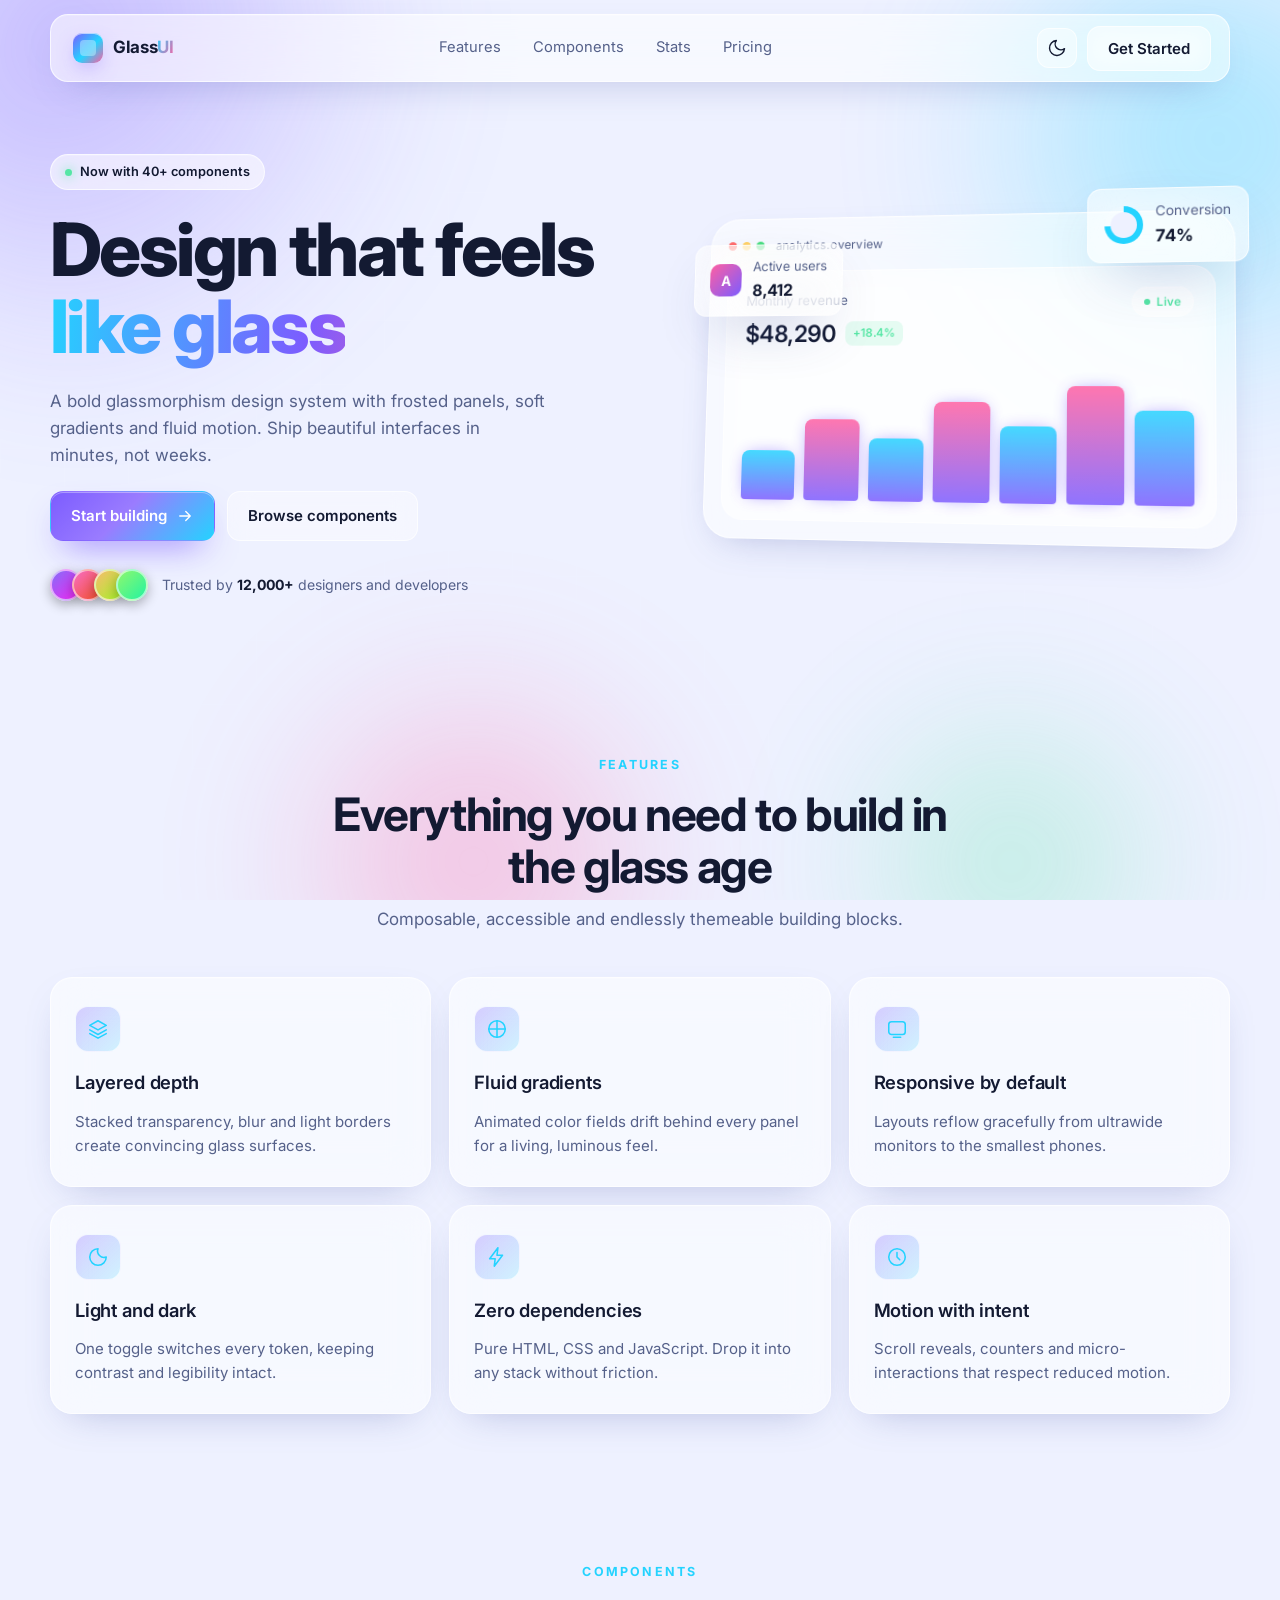
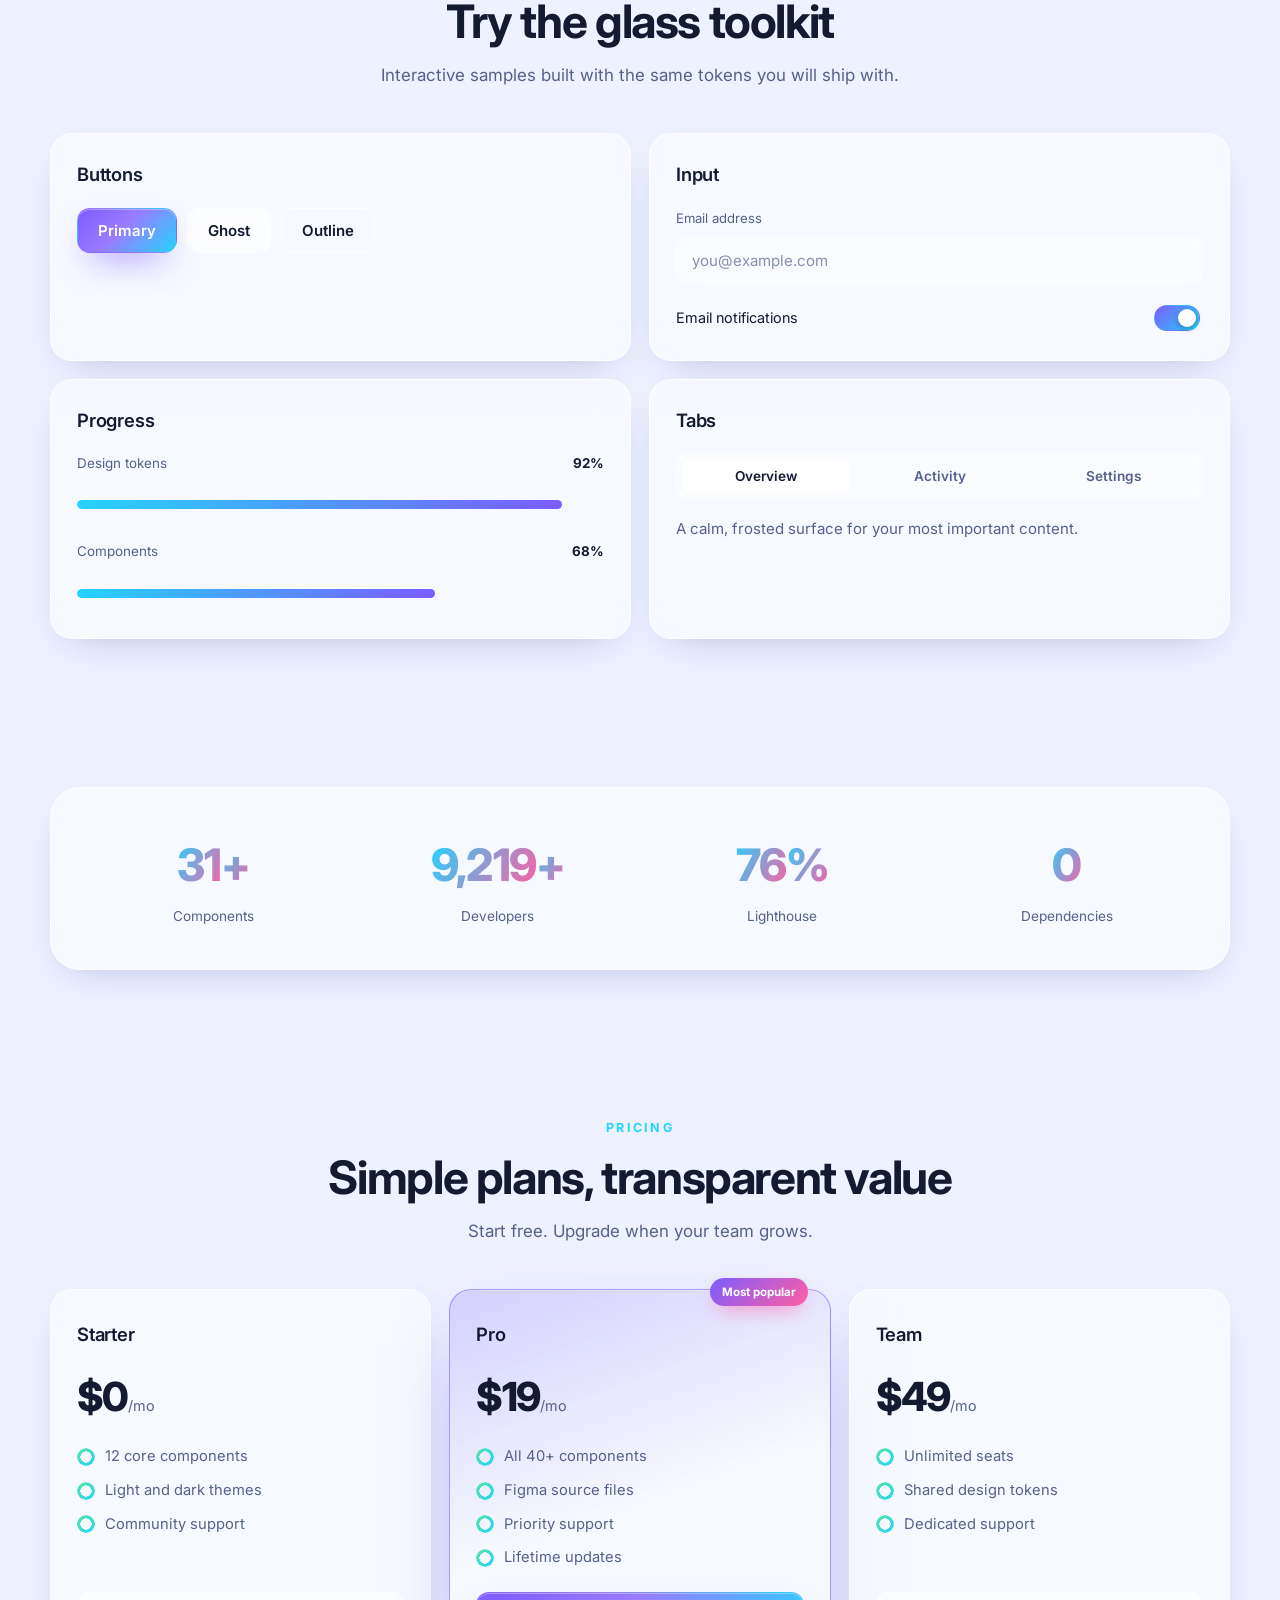
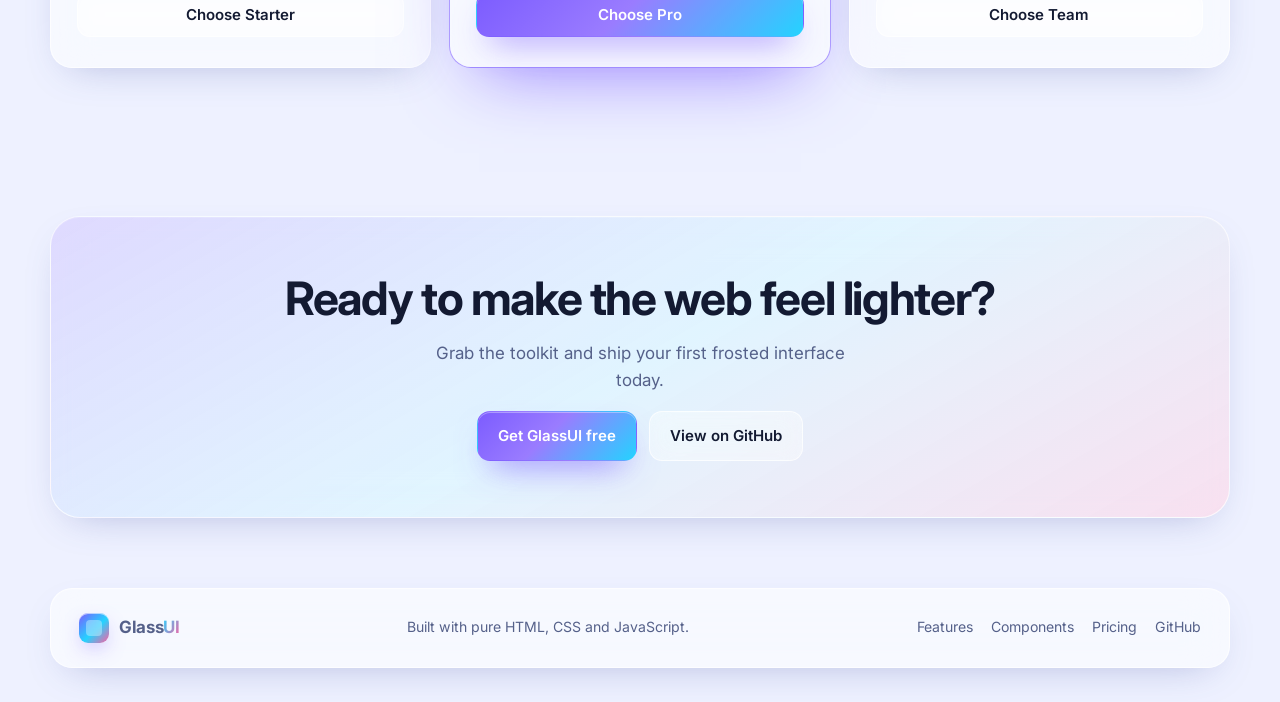
==== index.html @ fc75b27e "feat: add glassmorphism UI landing page - Pure HTML/CSS/JS glass design system with animated gradien" ====
<!DOCTYPE html>
<html lang="en" data-theme="dark">
<head>
  <meta charset="UTF-8" />
  <meta name="viewport" content="width=device-width, initial-scale=1.0" />
  <meta name="description" content="GlassUI - a modern glassmorphism design system with frosted glass cards, gradients and smooth motion." />
  <title>GlassUI - Glassmorphism Design System</title>
  <link rel="preconnect" href="https://fonts.googleapis.com" />
  <link rel="preconnect" href="https://fonts.gstatic.com" crossorigin />
  <link href="https://fonts.googleapis.com/css2?family=Inter:wght@300;400;500;600;700;800&display=swap" rel="stylesheet" />
  <link rel="stylesheet" href="style.css" />
</head>
<body>
  <div class="backdrop" aria-hidden="true">
    <span class="blob blob-1"></span>
    <span class="blob blob-2"></span>
    <span class="blob blob-3"></span>
    <span class="blob blob-4"></span>
    <span class="grid-overlay"></span>
  </div>

  <header class="nav glass" id="nav">
    <a class="brand" href="#home">
      <span class="brand-mark"></span>
      <span class="brand-name">Glass<span>UI</span></span>
    </a>
    <nav class="nav-links" id="navLinks">
      <a href="#features">Features</a>
      <a href="#components">Components</a>
      <a href="#stats">Stats</a>
      <a href="#pricing">Pricing</a>
    </nav>
    <div class="nav-actions">
      <button class="icon-btn" id="themeToggle" aria-label="Toggle color theme">
        <svg class="icon-sun" viewBox="0 0 24 24" width="20" height="20" aria-hidden="true">
          <circle cx="12" cy="12" r="4"></circle>
          <path d="M12 2v2M12 20v2M2 12h2M20 12h2M4.9 4.9l1.4 1.4M17.7 17.7l1.4 1.4M19.1 4.9l-1.4 1.4M6.3 17.7l-1.4 1.4"></path>
        </svg>
        <svg class="icon-moon" viewBox="0 0 24 24" width="20" height="20" aria-hidden="true">
          <path d="M21 12.8A9 9 0 1 1 11.2 3a7 7 0 0 0 9.8 9.8z"></path>
        </svg>
      </button>
      <button class="btn btn-ghost nav-cta" id="navCta">Get Started</button>
      <button class="icon-btn menu-btn" id="menuBtn" aria-label="Open navigation" aria-expanded="false">
        <span></span><span></span><span></span>
      </button>
    </div>
  </header>

  <main>
    <section class="hero" id="home">
      <div class="hero-copy reveal">
        <span class="pill glass">Now with 40+ components</span>
        <h1>Design that feels<br /><span class="gradient-text">like glass</span></h1>
        <p class="lede">
          A bold glassmorphism design system with frosted panels, soft gradients and fluid motion.
          Ship beautiful interfaces in minutes, not weeks.
        </p>
        <div class="hero-actions">
          <button class="btn btn-primary" id="primaryCta">
            Start building
            <svg viewBox="0 0 24 24" width="18" height="18" aria-hidden="true"><path d="M5 12h14M13 6l6 6-6 6"></path></svg>
          </button>
          <a class="btn btn-ghost" href="#components">Browse components</a>
        </div>
        <div class="hero-meta">
          <div class="avatars">
            <span class="avatar" style="--i:0"></span>
            <span class="avatar" style="--i:1"></span>
            <span class="avatar" style="--i:2"></span>
            <span class="avatar" style="--i:3"></span>
          </div>
          <p>Trusted by <strong>12,000+</strong> designers and developers</p>
        </div>
      </div>

      <div class="hero-visual reveal" data-delay="120">
        <div class="showcase glass">
          <div class="showcase-head">
            <div class="dots"><span></span><span></span><span></span></div>
            <span class="showcase-title">analytics.overview</span>
          </div>
          <div class="showcase-card glass-soft">
            <div class="showcase-card-top">
              <div>
                <p class="muted">Monthly revenue</p>
                <h3>$48,290 <span class="up">+18.4%</span></h3>
              </div>
              <span class="chip glass">Live</span>
            </div>
            <div class="bars" aria-hidden="true">
              <span style="--h:38%"></span>
              <span style="--h:62%"></span>
              <span style="--h:48%"></span>
              <span style="--h:76%"></span>
              <span style="--h:58%"></span>
              <span style="--h:88%"></span>
              <span style="--h:70%"></span>
            </div>
          </div>
          <div class="float-card glass" style="--x:-18px; --y:26px">
            <span class="float-icon">A</span>
            <div>
              <p class="muted">Active users</p>
              <strong>8,412</strong>
            </div>
          </div>
          <div class="float-card float-card-alt glass" style="--y:-24px; --right:-14px">
            <div class="ring" style="--p:74"></div>
            <div>
              <p class="muted">Conversion</p>
              <strong>74%</strong>
            </div>
          </div>
        </div>
      </div>
    </section>

    <section class="features" id="features">
      <div class="section-head reveal">
        <span class="eyebrow">Features</span>
        <h2>Everything you need to build in the glass age</h2>
        <p class="lede">Composable, accessible and endlessly themeable building blocks.</p>
      </div>
      <div class="feature-grid">
        <article class="feature-card glass reveal" style="--i:0">
          <span class="feature-icon">
            <svg viewBox="0 0 24 24" width="22" height="22"><path d="M12 3l9 5-9 5-9-5 9-5zM3 13l9 5 9-5M3 17l9 5 9-5"/></svg>
          </span>
          <h3>Layered depth</h3>
          <p>Stacked transparency, blur and light borders create convincing glass surfaces.</p>
        </article>
        <article class="feature-card glass reveal" style="--i:1">
          <span class="feature-icon">
            <svg viewBox="0 0 24 24" width="22" height="22"><path d="M12 3v18M3 12h18"/><circle cx="12" cy="12" r="9"/></svg>
          </span>
          <h3>Fluid gradients</h3>
          <p>Animated color fields drift behind every panel for a living, luminous feel.</p>
        </article>
        <article class="feature-card glass reveal" style="--i:2">
          <span class="feature-icon">
            <svg viewBox="0 0 24 24" width="22" height="22"><rect x="3" y="4" width="18" height="14" rx="3"/><path d="M8 21h8"/></svg>
          </span>
          <h3>Responsive by default</h3>
          <p>Layouts reflow gracefully from ultrawide monitors to the smallest phones.</p>
        </article>
        <article class="feature-card glass reveal" style="--i:3">
          <span class="feature-icon">
            <svg viewBox="0 0 24 24" width="22" height="22"><path d="M12 3a9 9 0 1 0 9 9 7 7 0 0 1-9-9z"/></svg>
          </span>
          <h3>Light and dark</h3>
          <p>One toggle switches every token, keeping contrast and legibility intact.</p>
        </article>
        <article class="feature-card glass reveal" style="--i:4">
          <span class="feature-icon">
            <svg viewBox="0 0 24 24" width="22" height="22"><path d="M13 2L4 14h6l-1 8 9-12h-6l1-8z"/></svg>
          </span>
          <h3>Zero dependencies</h3>
          <p>Pure HTML, CSS and JavaScript. Drop it into any stack without friction.</p>
        </article>
        <article class="feature-card glass reveal" style="--i:5">
          <span class="feature-icon">
            <svg viewBox="0 0 24 24" width="22" height="22"><circle cx="12" cy="12" r="9"/><path d="M12 7v5l3 3"/></svg>
          </span>
          <h3>Motion with intent</h3>
          <p>Scroll reveals, counters and micro-interactions that respect reduced motion.</p>
        </article>
      </div>
    </section>

    <section class="components" id="components">
      <div class="section-head reveal">
        <span class="eyebrow">Components</span>
        <h2>Try the glass toolkit</h2>
        <p class="lede">Interactive samples built with the same tokens you will ship with.</p>
      </div>
      <div class="component-grid">
        <div class="demo-card glass reveal" style="--i:0">
          <h3>Buttons</h3>
          <div class="demo-row">
            <button class="btn btn-primary">Primary</button>
            <button class="btn btn-ghost">Ghost</button>
            <button class="btn btn-outline">Outline</button>
          </div>
        </div>
        <div class="demo-card glass reveal" style="--i:1">
          <h3>Input</h3>
          <label class="field">
            <span>Email address</span>
            <input type="email" placeholder="you@example.com" />
          </label>
          <label class="toggle-row">
            <span>Email notifications</span>
            <input type="checkbox" class="switch" checked />
          </label>
        </div>
        <div class="demo-card glass reveal" style="--i:2">
          <h3>Progress</h3>
          <div class="progress-row">
            <span>Design tokens</span>
            <strong>92%</strong>
          </div>
          <div class="progress"><span style="--p:92%"></span></div>
          <div class="progress-row">
            <span>Components</span>
            <strong>68%</strong>
          </div>
          <div class="progress"><span style="--p:68%"></span></div>
        </div>
        <div class="demo-card glass reveal" style="--i:3">
          <h3>Tabs</h3>
          <div class="tabs" role="tablist">
            <button class="tab active" role="tab" aria-selected="true" data-tab="overview">Overview</button>
            <button class="tab" role="tab" aria-selected="false" data-tab="activity">Activity</button>
            <button class="tab" role="tab" aria-selected="false" data-tab="settings">Settings</button>
          </div>
          <p class="tab-panel" id="tabPanel">A calm, frosted surface for your most important content.</p>
        </div>
      </div>
    </section>

    <section class="stats" id="stats">
      <div class="stats-inner glass reveal">
        <div class="stat">
          <span class="stat-number" data-count="40">0</span><span class="stat-suffix">+</span>
          <p>Components</p>
        </div>
        <div class="stat">
          <span class="stat-number" data-count="12000">0</span><span class="stat-suffix">+</span>
          <p>Developers</p>
        </div>
        <div class="stat">
          <span class="stat-number" data-count="99">0</span><span class="stat-suffix">%</span>
          <p>Lighthouse</p>
        </div>
        <div class="stat">
          <span class="stat-number" data-count="0">0</span>
          <p>Dependencies</p>
        </div>
      </div>
    </section>

    <section class="pricing" id="pricing">
      <div class="section-head reveal">
        <span class="eyebrow">Pricing</span>
        <h2>Simple plans, transparent value</h2>
        <p class="lede">Start free. Upgrade when your team grows.</p>
      </div>
      <div class="price-grid">
        <article class="price-card glass reveal" style="--i:0">
          <h3>Starter</h3>
          <p class="price"><span>$0</span>/mo</p>
          <ul>
            <li>12 core components</li>
            <li>Light and dark themes</li>
            <li>Community support</li>
          </ul>
          <button class="btn btn-ghost">Choose Starter</button>
        </article>
        <article class="price-card glass featured reveal" style="--i:1">
          <span class="badge">Most popular</span>
          <h3>Pro</h3>
          <p class="price"><span>$19</span>/mo</p>
          <ul>
            <li>All 40+ components</li>
            <li>Figma source files</li>
            <li>Priority support</li>
            <li>Lifetime updates</li>
          </ul>
          <button class="btn btn-primary">Choose Pro</button>
        </article>
        <article class="price-card glass reveal" style="--i:2">
          <h3>Team</h3>
          <p class="price"><span>$49</span>/mo</p>
          <ul>
            <li>Unlimited seats</li>
            <li>Shared design tokens</li>
            <li>Dedicated support</li>
          </ul>
          <button class="btn btn-ghost">Choose Team</button>
        </article>
      </div>
    </section>

    <section class="cta reveal">
      <div class="cta-inner glass">
        <h2>Ready to make the web feel lighter?</h2>
        <p class="lede">Grab the toolkit and ship your first frosted interface today.</p>
        <div class="hero-actions center">
          <button class="btn btn-primary" id="ctaButton">Get GlassUI free</button>
          <a class="btn btn-ghost" href="https://github.com/mausamrijall/ui-glassmorphism" target="_blank" rel="noopener noreferrer">View on GitHub</a>
        </div>
      </div>
    </section>
  </main>

  <footer class="footer glass">
    <div class="footer-brand">
      <span class="brand-mark"></span>
      <span class="brand-name">Glass<span>UI</span></span>
    </div>
    <p>Built with pure HTML, CSS and JavaScript.</p>
    <div class="footer-links">
      <a href="#features">Features</a>
      <a href="#components">Components</a>
      <a href="#pricing">Pricing</a>
      <a href="https://github.com/mausamrijall/ui-glassmorphism" target="_blank" rel="noopener noreferrer">GitHub</a>
    </div>
  </footer>

  <div class="toast glass" id="toast" role="status" aria-live="polite"></div>

  <script src="script.js"></script>
</body>
</html>
---- style.css ----
:root {
  --font: "Inter", system-ui, -apple-system, "Segoe UI", Roboto, sans-serif;
  --radius: 22px;
  --radius-sm: 14px;
  --radius-lg: 30px;

  --bg: #070b18;
  --bg-2: #0d1226;
  --text: #eef2ff;
  --muted: #a2accc;
  --border: rgba(255, 255, 255, 0.14);
  --border-strong: rgba(255, 255, 255, 0.26);

  --glass-bg: rgba(255, 255, 255, 0.07);
  --glass-bg-strong: rgba(255, 255, 255, 0.12);
  --glass-soft: rgba(255, 255, 255, 0.045);

  --accent: #7c5cff;
  --accent-2: #24d3ff;
  --accent-3: #ff5fa2;
  --accent-4: #55e6a5;

  --shadow: 0 24px 60px -20px rgba(4, 8, 24, 0.85);
  --shadow-soft: 0 14px 40px -18px rgba(4, 8, 24, 0.7);
  --blur: 22px;

  --nav-h: 68px;
  --ease: cubic-bezier(0.22, 1, 0.36, 1);
}

[data-theme="light"] {
  --bg: #eef1ff;
  --bg-2: #dfe5ff;
  --text: #131a32;
  --muted: #55618a;
  --border: rgba(255, 255, 255, 0.7);
  --border-strong: rgba(255, 255, 255, 0.95);

  --glass-bg: rgba(255, 255, 255, 0.55);
  --glass-bg-strong: rgba(255, 255, 255, 0.72);
  --glass-soft: rgba(255, 255, 255, 0.4);

  --shadow: 0 24px 60px -24px rgba(64, 80, 160, 0.45);
  --shadow-soft: 0 14px 40px -20px rgba(64, 80, 160, 0.4);
}

* {
  box-sizing: border-box;
}

html {
  scroll-behavior: smooth;
  scroll-padding-top: calc(var(--nav-h) + 20px);
}

body {
  margin: 0;
  min-height: 100vh;
  font-family: var(--font);
  color: var(--text);
  background: radial-gradient(1200px 700px at 15% -10%, var(--bg-2), var(--bg) 55%);
  overflow-x: hidden;
  line-height: 1.6;
  -webkit-font-smoothing: antialiased;
  transition: background 0.5s var(--ease), color 0.4s var(--ease);
}

::selection {
  background: rgba(124, 92, 255, 0.4);
}

a {
  color: inherit;
  text-decoration: none;
}

button {
  font-family: inherit;
}

h1, h2, h3, p {
  margin: 0;
}

h1 {
  font-size: clamp(2.6rem, 6vw, 4.6rem);
  line-height: 1.04;
  letter-spacing: -0.035em;
  font-weight: 800;
}

h2 {
  font-size: clamp(1.9rem, 3.6vw, 3rem);
  line-height: 1.12;
  letter-spacing: -0.03em;
  font-weight: 700;
}

h3 {
  font-size: 1.15rem;
  font-weight: 600;
  letter-spacing: -0.01em;
}

.muted {
  color: var(--muted);
  font-size: 0.85rem;
}

.lede {
  color: var(--muted);
  font-size: 1.06rem;
}

/* ---------- Animated backdrop ---------- */
.backdrop {
  position: fixed;
  inset: 0;
  z-index: -1;
  overflow: hidden;
  pointer-events: none;
}

.blob {
  position: absolute;
  border-radius: 50%;
  filter: blur(70px);
  opacity: 0.62;
  animation: drift 22s ease-in-out infinite alternate;
}

.blob-1 {
  width: 46vw;
  height: 46vw;
  left: -10vw;
  top: -12vw;
  background: radial-gradient(circle at 30% 30%, #7c5cff, transparent 68%);
}

.blob-2 {
  width: 42vw;
  height: 42vw;
  right: -12vw;
  top: -6vw;
  background: radial-gradient(circle at 60% 40%, #24d3ff, transparent 66%);
  animation-delay: -6s;
}

.blob-3 {
  width: 38vw;
  height: 38vw;
  left: 18vw;
  bottom: -16vw;
  background: radial-gradient(circle at 50% 50%, #ff5fa2, transparent 66%);
  animation-delay: -12s;
}

.blob-4 {
  width: 30vw;
  height: 30vw;
  right: 6vw;
  bottom: -12vw;
  background: radial-gradient(circle at 50% 50%, #55e6a5, transparent 68%);
  animation-delay: -3s;
  opacity: 0.42;
}

.grid-overlay {
  position: absolute;
  inset: 0;
  background-image:
    linear-gradient(rgba(255, 255, 255, 0.035) 1px, transparent 1px),
    linear-gradient(90deg, rgba(255, 255, 255, 0.035) 1px, transparent 1px);
  background-size: 64px 64px;
  mask-image: radial-gradient(circle at 50% 30%, #000 20%, transparent 78%);
  -webkit-mask-image: radial-gradient(circle at 50% 30%, #000 20%, transparent 78%);
}

[data-theme="light"] .blob {
  opacity: 0.4;
}

@keyframes drift {
  0% { transform: translate3d(0, 0, 0) scale(1); }
  50% { transform: translate3d(4vw, 3vh, 0) scale(1.08); }
  100% { transform: translate3d(-3vw, -2vh, 0) scale(0.96); }
}

/* ---------- Glass primitive ---------- */
.glass {
  background: var(--glass-bg);
  border: 1px solid var(--border);
  backdrop-filter: blur(var(--blur)) saturate(160%);
  -webkit-backdrop-filter: blur(var(--blur)) saturate(160%);
  box-shadow: var(--shadow-soft), inset 0 1px 0 rgba(255, 255, 255, 0.16);
}

.glass-soft {
  background: var(--glass-soft);
  border: 1px solid var(--border);
  backdrop-filter: blur(14px);
  -webkit-backdrop-filter: blur(14px);
}

/* ---------- Nav ---------- */
.nav {
  position: fixed;
  top: 14px;
  left: 50%;
  transform: translateX(-50%);
  width: min(1180px, calc(100% - 32px));
  height: var(--nav-h);
  padding: 0 18px 0 22px;
  border-radius: 18px;
  display: flex;
  align-items: center;
  justify-content: space-between;
  gap: 18px;
  z-index: 50;
  transition: background 0.4s var(--ease), box-shadow 0.4s var(--ease);
}

.nav.scrolled {
  background: var(--glass-bg-strong);
  box-shadow: var(--shadow);
}

.brand,
.footer-brand {
  display: inline-flex;
  align-items: center;
  gap: 10px;
  font-weight: 700;
  font-size: 1.06rem;
  letter-spacing: -0.02em;
}

.brand-mark {
  width: 30px;
  height: 30px;
  border-radius: 9px;
  background: linear-gradient(135deg, var(--accent), var(--accent-2) 55%, var(--accent-3));
  box-shadow: 0 8px 22px -8px rgba(124, 92, 255, 0.9), inset 0 1px 0 rgba(255, 255, 255, 0.6);
  position: relative;
}

.brand-mark::after {
  content: "";
  position: absolute;
  inset: 7px;
  border-radius: 4px;
  background: rgba(255, 255, 255, 0.35);
  backdrop-filter: blur(4px);
}

.brand-name span {
  background: linear-gradient(120deg, var(--accent-2), var(--accent-3));
  -webkit-background-clip: text;
  background-clip: text;
  color: transparent;
}

.nav-links {
  display: flex;
  align-items: center;
  gap: 4px;
}

.nav-links a {
  padding: 9px 14px;
  border-radius: 11px;
  font-size: 0.92rem;
  color: var(--muted);
  transition: color 0.25s, background 0.25s;
}

.nav-links a:hover {
  color: var(--text);
  background: var(--glass-soft);
}

.nav-actions {
  display: flex;
  align-items: center;
  gap: 10px;
}

.icon-btn {
  width: 40px;
  height: 40px;
  display: inline-grid;
  place-items: center;
  border-radius: 12px;
  border: 1px solid var(--border);
  background: var(--glass-soft);
  color: var(--text);
  cursor: pointer;
  transition: transform 0.25s var(--ease), background 0.25s, border-color 0.25s;
}

.icon-btn:hover {
  transform: translateY(-2px);
  background: var(--glass-bg-strong);
  border-color: var(--border-strong);
}

.icon-btn svg {
  fill: none;
  stroke: currentColor;
  stroke-width: 1.7;
  stroke-linecap: round;
  stroke-linejoin: round;
}

.icon-moon { display: none; }

[data-theme="light"] .icon-sun { display: none; }
[data-theme="light"] .icon-moon { display: block; }

.menu-btn {
  display: none;
  flex-direction: column;
  gap: 4px;
}

.menu-btn span {
  width: 16px;
  height: 2px;
  border-radius: 2px;
  background: currentColor;
  transition: transform 0.3s var(--ease), opacity 0.3s;
}

.menu-btn[aria-expanded="true"] span:nth-child(1) { transform: translateY(6px) rotate(45deg); }
.menu-btn[aria-expanded="true"] span:nth-child(2) { opacity: 0; }
.menu-btn[aria-expanded="true"] span:nth-child(3) { transform: translateY(-6px) rotate(-45deg); }

/* ---------- Buttons ---------- */
.btn {
  display: inline-flex;
  align-items: center;
  justify-content: center;
  gap: 9px;
  padding: 12px 20px;
  border-radius: 13px;
  font-size: 0.94rem;
  font-weight: 600;
  border: 1px solid transparent;
  cursor: pointer;
  transition: transform 0.25s var(--ease), box-shadow 0.3s, background 0.3s, border-color 0.3s;
  white-space: nowrap;
}

.btn svg {
  fill: none;
  stroke: currentColor;
  stroke-width: 1.8;
  stroke-linecap: round;
  stroke-linejoin: round;
  transition: transform 0.3s var(--ease);
}

.btn:hover svg { transform: translateX(3px); }

.btn-primary {
  color: #fff;
  background: linear-gradient(135deg, var(--accent), #9a7cff 45%, var(--accent-2));
  box-shadow: 0 16px 34px -14px rgba(124, 92, 255, 0.85), inset 0 1px 0 rgba(255, 255, 255, 0.35);
}

.btn-primary:hover {
  transform: translateY(-2px);
  box-shadow: 0 22px 44px -14px rgba(124, 92, 255, 0.95), inset 0 1px 0 rgba(255, 255, 255, 0.4);
}

.btn-ghost {
  color: var(--text);
  background: var(--glass-soft);
  border-color: var(--border);
  backdrop-filter: blur(12px);
  -webkit-backdrop-filter: blur(12px);
}

.btn-ghost:hover {
  transform: translateY(-2px);
  background: var(--glass-bg-strong);
  border-color: var(--border-strong);
}

.btn-outline {
  color: var(--text);
  background: transparent;
  border-color: var(--border-strong);
}

.btn-outline:hover {
  transform: translateY(-2px);
  background: var(--glass-soft);
}

.btn:active { transform: translateY(0) scale(0.98); }

/* ---------- Layout ---------- */
main {
  width: min(1180px, calc(100% - 40px));
  margin: 0 auto;
  padding-top: calc(var(--nav-h) + 40px);
}

section {
  padding: 74px 0;
}

.section-head {
  max-width: 640px;
  margin: 0 auto 44px;
  text-align: center;
  display: flex;
  flex-direction: column;
  gap: 14px;
  align-items: center;
}

.eyebrow {
  font-size: 0.78rem;
  letter-spacing: 0.18em;
  text-transform: uppercase;
  color: var(--accent-2);
  font-weight: 700;
}

.pill {
  display: inline-flex;
  align-items: center;
  gap: 8px;
  padding: 7px 14px;
  border-radius: 999px;
  font-size: 0.8rem;
  font-weight: 600;
  color: var(--text);
  width: fit-content;
}

.pill::before {
  content: "";
  width: 7px;
  height: 7px;
  border-radius: 50%;
  background: var(--accent-4);
  box-shadow: 0 0 12px var(--accent-4);
}

/* ---------- Hero ---------- */
.hero {
  display: grid;
  grid-template-columns: 1.05fr 0.95fr;
  gap: 54px;
  align-items: center;
  padding: 46px 0 80px;
}

.hero-copy {
  display: flex;
  flex-direction: column;
  gap: 22px;
  align-items: flex-start;
}

.gradient-text {
  background: linear-gradient(100deg, var(--accent-2), var(--accent) 40%, var(--accent-3) 70%, var(--accent-4));
  background-size: 220% 100%;
  -webkit-background-clip: text;
  background-clip: text;
  color: transparent;
  animation: slide 9s ease-in-out infinite alternate;
}

@keyframes slide {
  from { background-position: 0% 50%; }
  to { background-position: 100% 50%; }
}

.hero-copy .lede { max-width: 500px; }

.hero-actions {
  display: flex;
  flex-wrap: wrap;
  gap: 12px;
}

.hero-actions.center { justify-content: center; }

.hero-meta {
  display: flex;
  align-items: center;
  gap: 14px;
  margin-top: 6px;
  font-size: 0.88rem;
  color: var(--muted);
}

.hero-meta strong { color: var(--text); }

.avatars { display: flex; }

.avatar {
  width: 32px;
  height: 32px;
  border-radius: 50%;
  border: 2px solid rgba(255, 255, 255, 0.55);
  margin-left: -10px;
  box-shadow: 0 4px 12px rgba(0, 0, 0, 0.3);
  background: linear-gradient(135deg, hsl(calc(var(--i) * 72 + 250) 90% 70%), hsl(calc(var(--i) * 72 + 300) 90% 55%));
}

.avatar:first-child { margin-left: 0; }

/* Hero visual */
.hero-visual {
  position: relative;
  perspective: 1200px;
}

.showcase {
  position: relative;
  border-radius: var(--radius-lg);
  padding: 18px;
  display: flex;
  flex-direction: column;
  gap: 16px;
  transform: rotateY(-9deg) rotateX(5deg);
  transform-style: preserve-3d;
  transition: transform 0.6s var(--ease);
}

.showcase:hover {
  transform: rotateY(-3deg) rotateX(2deg);
}

.showcase-head {
  display: flex;
  align-items: center;
  gap: 12px;
  font-size: 0.78rem;
  color: var(--muted);
  letter-spacing: 0.02em;
}

.dots { display: flex; gap: 6px; }

.dots span {
  width: 9px;
  height: 9px;
  border-radius: 50%;
  background: rgba(255, 255, 255, 0.22);
}

.dots span:nth-child(1) { background: #ff6b6b; }
.dots span:nth-child(2) { background: #ffd166; }
.dots span:nth-child(3) { background: #4ade80; }

.showcase-card {
  border-radius: var(--radius);
  padding: 20px;
  display: flex;
  flex-direction: column;
  gap: 18px;
}

.showcase-card-top {
  display: flex;
  align-items: flex-start;
  justify-content: space-between;
  gap: 12px;
}

.showcase-card h3 {
  font-size: 1.5rem;
  margin-top: 4px;
  display: flex;
  align-items: center;
  gap: 10px;
}

.up {
  font-size: 0.74rem;
  color: var(--accent-4);
  background: rgba(85, 230, 165, 0.14);
  padding: 3px 8px;
  border-radius: 8px;
  font-weight: 600;
}

.chip {
  padding: 5px 11px;
  border-radius: 999px;
  font-size: 0.72rem;
  font-weight: 600;
  color: var(--accent-4);
  display: inline-flex;
  align-items: center;
  gap: 6px;
}

.chip::before {
  content: "";
  width: 6px;
  height: 6px;
  border-radius: 50%;
  background: var(--accent-4);
  animation: pulse 1.8s ease-in-out infinite;
}

@keyframes pulse {
  0%, 100% { opacity: 1; transform: scale(1); }
  50% { opacity: 0.4; transform: scale(0.75); }
}

.bars {
  display: flex;
  align-items: flex-end;
  gap: 10px;
  height: 132px;
}

.bars span {
  flex: 1;
  height: var(--h);
  border-radius: 8px 8px 4px 4px;
  background: linear-gradient(180deg, var(--accent-2), var(--accent));
  opacity: 0.85;
  transform-origin: bottom;
  animation: grow 1s var(--ease) backwards;
  animation-delay: calc(var(--h) / 30%);
  box-shadow: 0 0 18px -6px var(--accent);
}

.bars span:nth-child(even) {
  background: linear-gradient(180deg, var(--accent-3), var(--accent));
}

@keyframes grow {
  from { transform: scaleY(0); opacity: 0; }
}

.float-card {
  position: absolute;
  display: flex;
  align-items: center;
  gap: 12px;
  padding: 12px 16px;
  border-radius: var(--radius-sm);
  left: var(--x);
  top: var(--y);
  animation: bob 6s ease-in-out infinite;
  box-shadow: var(--shadow);
}

.float-card-alt {
  left: auto;
  right: var(--right);
  animation-delay: -2s;
}

@keyframes bob {
  0%, 100% { transform: translateY(0); }
  50% { transform: translateY(-10px); }
}

.float-card strong { font-size: 1.05rem; }

.float-icon {
  width: 34px;
  height: 34px;
  display: grid;
  place-items: center;
  border-radius: 10px;
  font-weight: 700;
  font-size: 0.9rem;
  color: #fff;
  background: linear-gradient(135deg, var(--accent-3), var(--accent));
}

.ring {
  --p: 74;
  width: 38px;
  height: 38px;
  border-radius: 50%;
  background: conic-gradient(var(--accent-2) calc(var(--p) * 1%), rgba(255, 255, 255, 0.14) 0);
  display: grid;
  place-items: center;
}

.ring::after {
  content: "";
  width: 26px;
  height: 26px;
  border-radius: 50%;
  background: var(--bg);
}

/* ---------- Feature grid ---------- */
.feature-grid {
  display: grid;
  grid-template-columns: repeat(3, 1fr);
  gap: 18px;
}

.feature-card {
  border-radius: var(--radius);
  padding: 28px 24px;
  display: flex;
  flex-direction: column;
  gap: 12px;
  position: relative;
  overflow: hidden;
  transition: transform 0.4s var(--ease), border-color 0.4s, box-shadow 0.4s;
}

.feature-card::after {
  content: "";
  position: absolute;
  inset: 0;
  border-radius: inherit;
  background: radial-gradient(340px circle at var(--mx, 50%) var(--my, 0%), rgba(255, 255, 255, 0.14), transparent 60%);
  opacity: 0;
  transition: opacity 0.4s;
  pointer-events: none;
}

.feature-card:hover {
  transform: translateY(-6px);
  border-color: var(--border-strong);
  box-shadow: var(--shadow);
}

.feature-card:hover::after { opacity: 1; }

.feature-icon {
  width: 46px;
  height: 46px;
  display: grid;
  place-items: center;
  border-radius: 13px;
  background: linear-gradient(135deg, rgba(124, 92, 255, 0.28), rgba(36, 211, 255, 0.18));
  border: 1px solid var(--border);
  color: var(--accent-2);
  margin-bottom: 4px;
}

.feature-icon svg {
  fill: none;
  stroke: currentColor;
  stroke-width: 1.7;
  stroke-linecap: round;
  stroke-linejoin: round;
}

.feature-card p { color: var(--muted); font-size: 0.94rem; }

/* ---------- Components ---------- */
.component-grid {
  display: grid;
  grid-template-columns: repeat(2, 1fr);
  gap: 18px;
}

.demo-card {
  border-radius: var(--radius);
  padding: 26px;
  display: flex;
  flex-direction: column;
  gap: 18px;
}

.demo-row {
  display: flex;
  flex-wrap: wrap;
  gap: 10px;
}

.field {
  display: flex;
  flex-direction: column;
  gap: 8px;
  font-size: 0.82rem;
  color: var(--muted);
}

.field input {
  padding: 13px 15px;
  border-radius: 12px;
  border: 1px solid var(--border);
  background: var(--glass-soft);
  color: var(--text);
  font-family: inherit;
  font-size: 0.94rem;
  outline: none;
  transition: border-color 0.25s, box-shadow 0.25s, background 0.25s;
}

.field input::placeholder { color: var(--muted); opacity: 0.7; }

.field input:focus {
  border-color: rgba(124, 92, 255, 0.75);
  box-shadow: 0 0 0 4px rgba(124, 92, 255, 0.18);
  background: var(--glass-bg-strong);
}

.toggle-row {
  display: flex;
  align-items: center;
  justify-content: space-between;
  font-size: 0.9rem;
}

.switch {
  appearance: none;
  width: 46px;
  height: 26px;
  border-radius: 999px;
  background: rgba(255, 255, 255, 0.16);
  border: 1px solid var(--border);
  position: relative;
  cursor: pointer;
  transition: background 0.3s;
}

.switch::after {
  content: "";
  position: absolute;
  top: 3px;
  left: 3px;
  width: 18px;
  height: 18px;
  border-radius: 50%;
  background: #fff;
  box-shadow: 0 2px 6px rgba(0, 0, 0, 0.3);
  transition: transform 0.3s var(--ease);
}

.switch:checked {
  background: linear-gradient(135deg, var(--accent), var(--accent-2));
  border-color: transparent;
}

.switch:checked::after { transform: translateX(20px); }

.progress-row {
  display: flex;
  justify-content: space-between;
  font-size: 0.84rem;
  color: var(--muted);
  margin-bottom: 8px;
}

.progress-row strong { color: var(--text); }

.progress {
  height: 9px;
  border-radius: 999px;
  background: rgba(255, 255, 255, 0.12);
  overflow: hidden;
  margin-bottom: 14px;
}

.progress span {
  display: block;
  height: 100%;
  width: var(--p);
  border-radius: inherit;
  background: linear-gradient(90deg, var(--accent-2), var(--accent));
  box-shadow: 0 0 16px -4px var(--accent);
  animation: fill 1.4s var(--ease) backwards;
}

@keyframes fill {
  from { width: 0; }
}

.tabs {
  display: flex;
  gap: 6px;
  padding: 5px;
  border-radius: 13px;
  background: var(--glass-soft);
  border: 1px solid var(--border);
}

.tab {
  flex: 1;
  padding: 9px 10px;
  border-radius: 9px;
  border: none;
  background: transparent;
  color: var(--muted);
  font-size: 0.85rem;
  font-weight: 600;
  cursor: pointer;
  transition: color 0.25s, background 0.25s, box-shadow 0.25s;
}

.tab.active {
  color: var(--text);
  background: var(--glass-bg-strong);
  box-shadow: var(--shadow-soft);
}

.tab-panel {
  color: var(--muted);
  font-size: 0.94rem;
  min-height: 44px;
}

/* ---------- Stats ---------- */
.stats-inner {
  border-radius: var(--radius-lg);
  padding: 42px 30px;
  display: grid;
  grid-template-columns: repeat(4, 1fr);
  gap: 20px;
  text-align: center;
}

.stat p {
  color: var(--muted);
  font-size: 0.85rem;
  margin-top: 4px;
}

.stat-number,
.stat-suffix {
  font-size: clamp(1.9rem, 4vw, 2.8rem);
  font-weight: 800;
  letter-spacing: -0.03em;
  background: linear-gradient(120deg, var(--accent-2), var(--accent-3));
  -webkit-background-clip: text;
  background-clip: text;
  color: transparent;
}

/* ---------- Pricing ---------- */
.price-grid {
  display: grid;
  grid-template-columns: repeat(3, 1fr);
  gap: 18px;
  align-items: stretch;
}

.price-card {
  border-radius: var(--radius);
  padding: 30px 26px;
  display: flex;
  flex-direction: column;
  gap: 16px;
  position: relative;
  transition: transform 0.4s var(--ease), box-shadow 0.4s;
}

.price-card:hover { transform: translateY(-6px); box-shadow: var(--shadow); }

.price-card .price {
  font-size: 0.9rem;
  color: var(--muted);
}

.price-card .price span {
  font-size: 2.5rem;
  font-weight: 800;
  letter-spacing: -0.04em;
  color: var(--text);
}

.price-card ul {
  list-style: none;
  padding: 0;
  margin: 0;
  display: flex;
  flex-direction: column;
  gap: 10px;
  color: var(--muted);
  font-size: 0.92rem;
  flex: 1;
}

.price-card li {
  display: flex;
  align-items: center;
  gap: 10px;
}

.price-card li::before {
  content: "";
  width: 18px;
  height: 18px;
  flex-shrink: 0;
  border-radius: 50%;
  background:
    linear-gradient(135deg, var(--accent-4), var(--accent-2)) center / 100% 100% no-repeat;
  -webkit-mask: radial-gradient(circle, transparent 44%, #000 45%);
  mask: radial-gradient(circle, transparent 44%, #000 45%);
}

.price-card .btn { margin-top: 6px; }

.featured {
  border-color: rgba(124, 92, 255, 0.6);
  background: linear-gradient(160deg, rgba(124, 92, 255, 0.22), var(--glass-bg) 55%);
  box-shadow: 0 30px 70px -30px rgba(124, 92, 255, 0.8), inset 0 1px 0 rgba(255, 255, 255, 0.2);
}

.badge {
  position: absolute;
  top: -12px;
  right: 22px;
  padding: 5px 12px;
  border-radius: 999px;
  font-size: 0.72rem;
  font-weight: 700;
  color: #fff;
  background: linear-gradient(135deg, var(--accent), var(--accent-3));
  box-shadow: 0 8px 20px -8px rgba(255, 95, 162, 0.9);
}

/* ---------- CTA ---------- */
.cta { padding-bottom: 40px; }

.cta-inner {
  border-radius: var(--radius-lg);
  padding: 56px 30px;
  text-align: center;
  display: flex;
  flex-direction: column;
  align-items: center;
  gap: 16px;
  background:
    linear-gradient(150deg, rgba(124, 92, 255, 0.2), rgba(36, 211, 255, 0.1) 50%, rgba(255, 95, 162, 0.16)),
    var(--glass-bg);
}

.cta-inner .lede { max-width: 460px; }

/* ---------- Footer ---------- */
.footer {
  width: min(1180px, calc(100% - 40px));
  margin: 30px auto 34px;
  border-radius: var(--radius);
  padding: 24px 28px;
  display: flex;
  flex-wrap: wrap;
  align-items: center;
  justify-content: space-between;
  gap: 14px;
  font-size: 0.88rem;
  color: var(--muted);
}

.footer-links {
  display: flex;
  gap: 18px;
}

.footer-links a { transition: color 0.25s; }
.footer-links a:hover { color: var(--text); }

/* ---------- Toast ---------- */
.toast {
  position: fixed;
  left: 50%;
  bottom: 28px;
  transform: translate(-50%, 130%);
  padding: 13px 20px;
  border-radius: 13px;
  font-size: 0.9rem;
  font-weight: 500;
  z-index: 100;
  transition: transform 0.5s var(--ease), opacity 0.4s;
  opacity: 0;
  max-width: calc(100% - 32px);
}

.toast.show {
  transform: translate(-50%, 0);
  opacity: 1;
}

/* ---------- Reveal ---------- */
.reveal {
  opacity: 0;
  transform: translateY(26px);
  transition: opacity 0.8s var(--ease), transform 0.8s var(--ease);
  transition-delay: calc(var(--i, 0) * 70ms + var(--delay, 0) * 1ms);
}

.reveal.in {
  opacity: 1;
  transform: none;
}

/* ---------- Responsive ---------- */
@media (max-width: 980px) {
  .hero {
    grid-template-columns: 1fr;
    gap: 46px;
    padding-top: 26px;
  }

  .hero-visual { max-width: 560px; margin: 0 auto; width: 100%; }

  .showcase { transform: none; }

  .feature-grid { grid-template-columns: repeat(2, 1fr); }

  .stats-inner { grid-template-columns: repeat(2, 1fr); gap: 30px; }
}

@media (max-width: 860px) {
  .nav-links {
    position: absolute;
    top: calc(var(--nav-h) + 8px);
    left: 0;
    right: 0;
    flex-direction: column;
    align-items: stretch;
    gap: 4px;
    padding: 12px;
    border-radius: 16px;
    background: var(--glass-bg-strong);
    border: 1px solid var(--border);
    backdrop-filter: blur(20px);
    -webkit-backdrop-filter: blur(20px);
    box-shadow: var(--shadow);
    opacity: 0;
    visibility: hidden;
    transform: translateY(-10px);
    transition: opacity 0.3s, transform 0.3s var(--ease), visibility 0.3s;
  }

  .nav-links.open {
    opacity: 1;
    visibility: visible;
    transform: none;
  }

  .nav-links a { padding: 12px 14px; }

  .nav-cta { display: none; }

  .menu-btn { display: inline-flex; }

  .component-grid { grid-template-columns: 1fr; }

  .price-grid { grid-template-columns: 1fr; }
}

@media (max-width: 600px) {
  main { width: calc(100% - 28px); }

  section { padding: 56px 0; }

  .feature-grid { grid-template-columns: 1fr; }

  .stats-inner { padding: 32px 20px; }

  .hero-actions .btn { flex: 1; }

  .footer { flex-direction: column; text-align: center; }

  .float-card { scale: 0.9; }

  .float-card-alt { right: -6px; }
}

@media (prefers-reduced-motion: reduce) {
  *,
  *::before,
  *::after {
    animation-duration: 0.001ms !important;
    animation-iteration-count: 1 !important;
    transition-duration: 0.001ms !important;
    scroll-behavior: auto !important;
  }

  .reveal { opacity: 1; transform: none; }
}
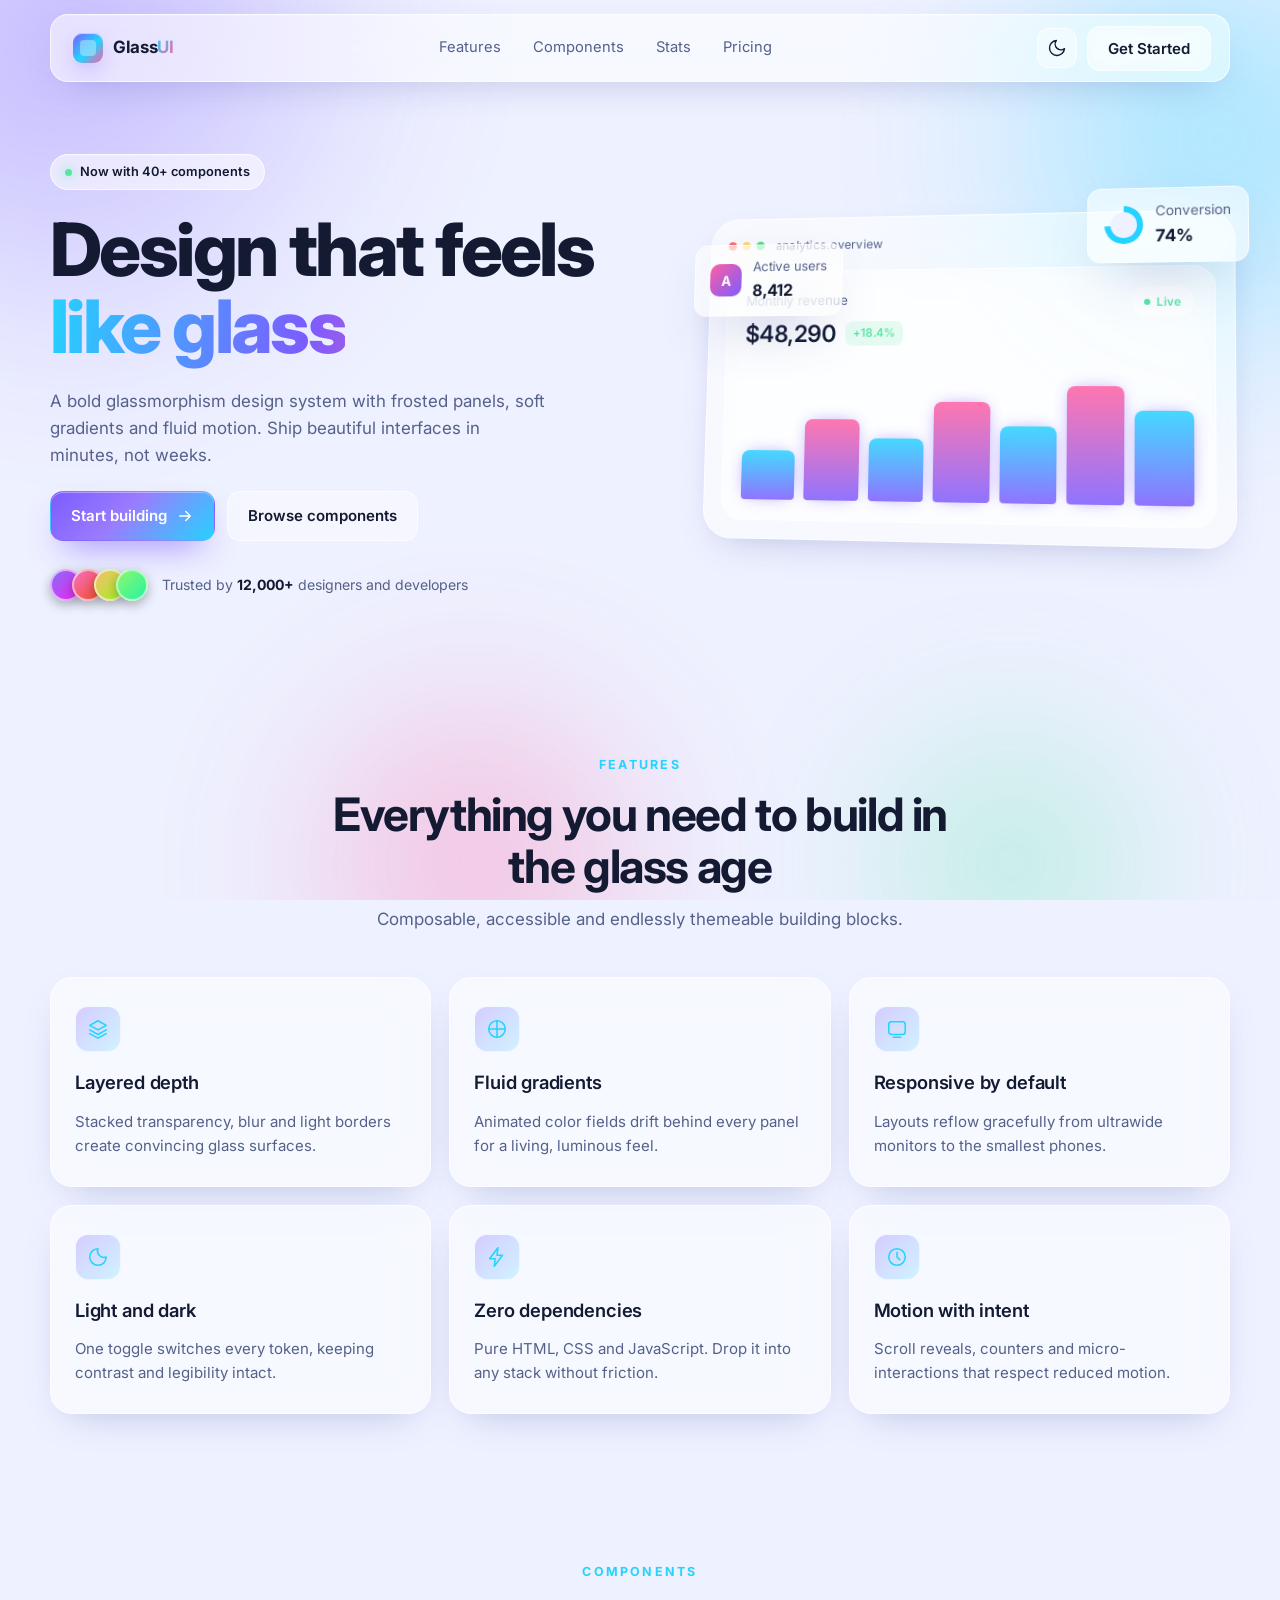
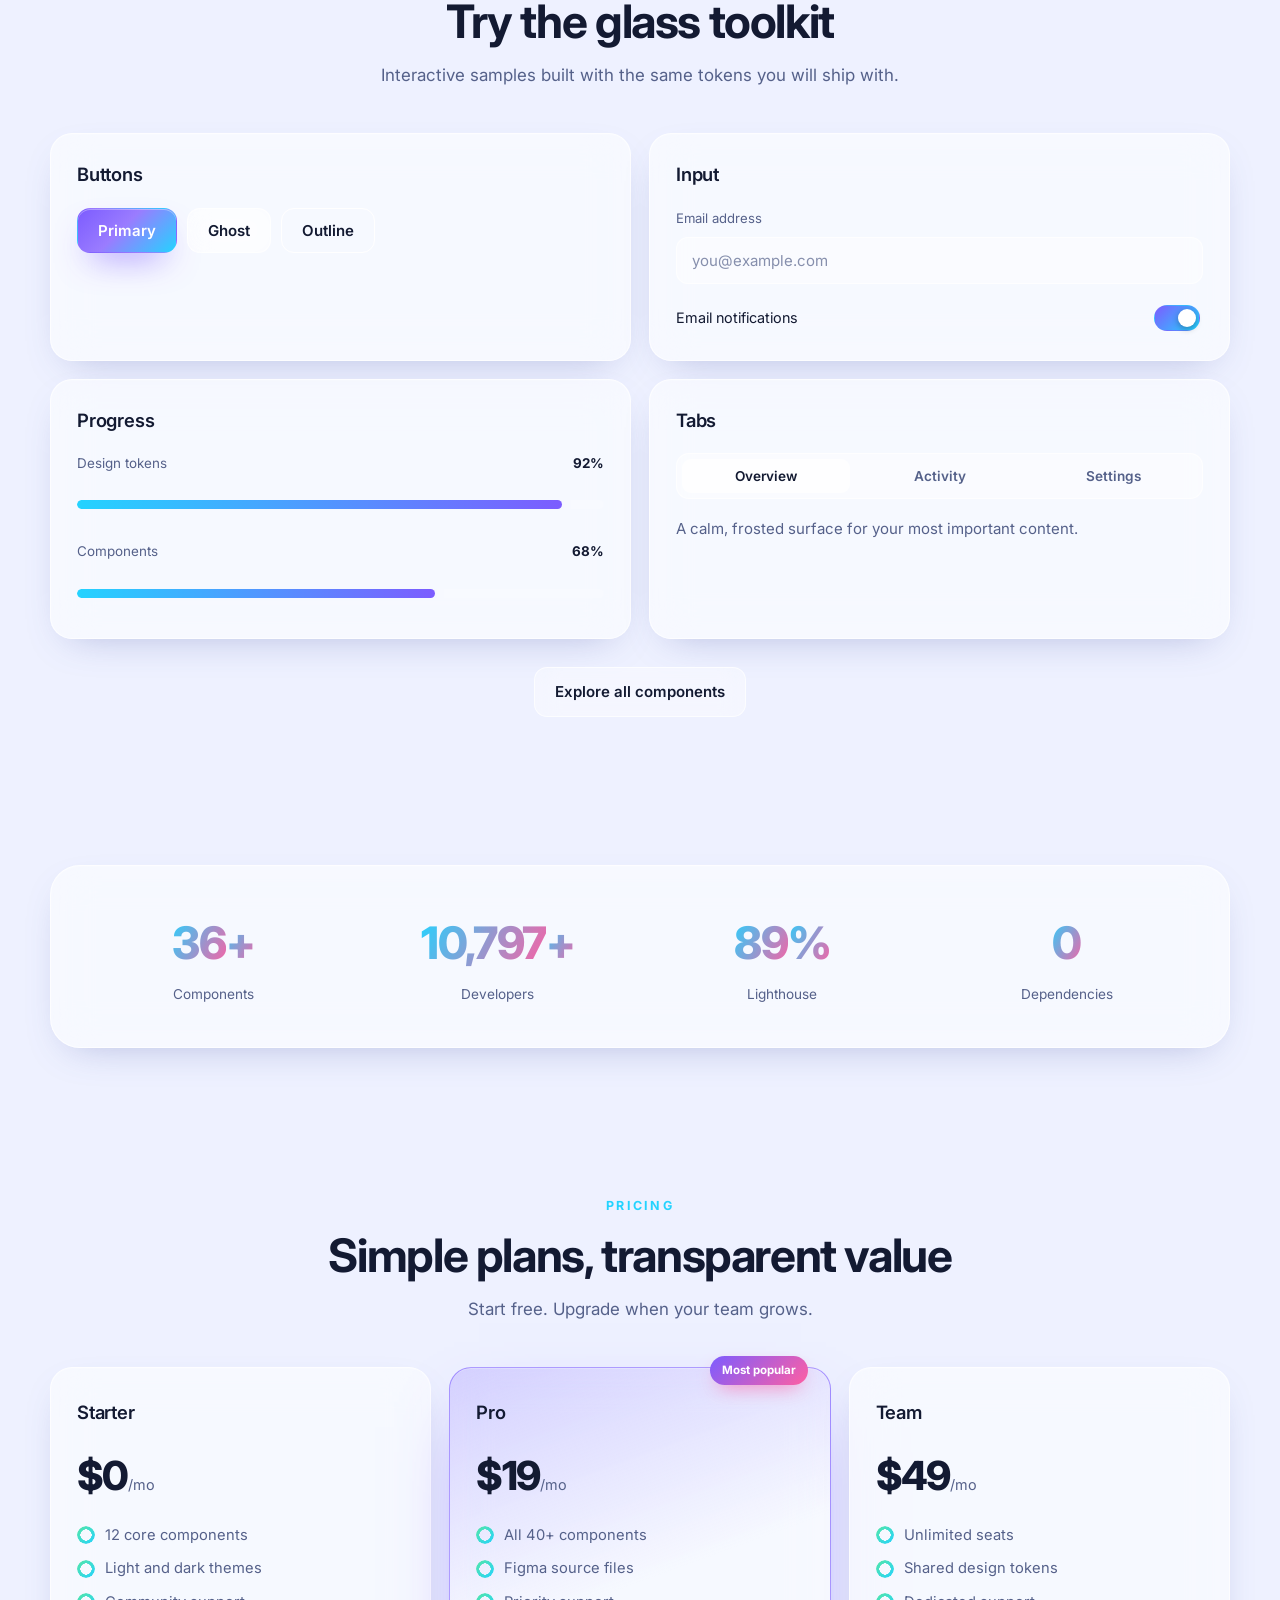
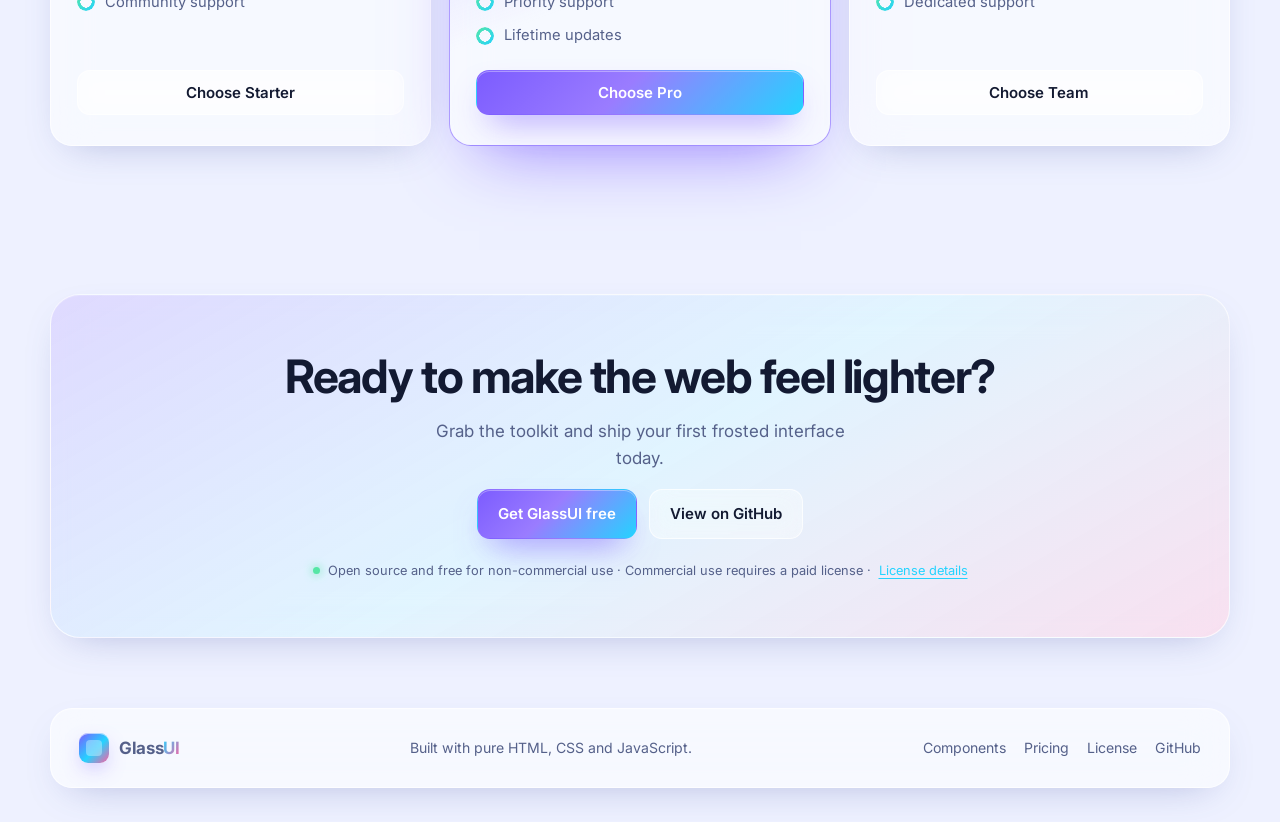
==== commit 649f0e24: "feat: add commercial licensing and full component library - Add COMMERCIAL.md and NOTICE for open so" ====
--- a/index.html
+++ b/index.html
@@ -26,7 +26,7 @@
     </a>
     <nav class="nav-links" id="navLinks">
       <a href="#features">Features</a>
-      <a href="#components">Components</a>
+      <a href="components.html">Components</a>
       <a href="#stats">Stats</a>
       <a href="#pricing">Pricing</a>
     </nav>
@@ -217,6 +217,9 @@
           <p class="tab-panel" id="tabPanel">A calm, frosted surface for your most important content.</p>
         </div>
       </div>
+      <div class="section-foot reveal">
+        <a class="btn btn-ghost" href="components.html">Explore all components</a>
+      </div>
     </section>
 
     <section class="stats" id="stats">
@@ -290,6 +293,11 @@
           <button class="btn btn-primary" id="ctaButton">Get GlassUI free</button>
           <a class="btn btn-ghost" href="https://github.com/mausamrijall/ui-glassmorphism" target="_blank" rel="noopener noreferrer">View on GitHub</a>
         </div>
+        <p class="license-note">
+          <span class="license-dot" aria-hidden="true"></span>
+          Open source and free for non-commercial use · Commercial use requires a paid license ·
+          <a href="COMMERCIAL.md">License details</a>
+        </p>
       </div>
     </section>
   </main>
@@ -301,9 +309,9 @@
     </div>
     <p>Built with pure HTML, CSS and JavaScript.</p>
     <div class="footer-links">
-      <a href="#features">Features</a>
-      <a href="#components">Components</a>
+      <a href="components.html">Components</a>
       <a href="#pricing">Pricing</a>
+      <a href="COMMERCIAL.md">License</a>
       <a href="https://github.com/mausamrijall/ui-glassmorphism" target="_blank" rel="noopener noreferrer">GitHub</a>
     </div>
   </footer>
--- a/style.css
+++ b/style.css
@@ -1183,3 +1183,428 @@
 
   .reveal { opacity: 1; transform: none; }
 }
+
+/* ---------- License note ---------- */
+.license-note {
+  display: inline-flex;
+  flex-wrap: wrap;
+  align-items: center;
+  justify-content: center;
+  gap: 8px;
+  margin-top: 6px;
+  font-size: 0.8rem;
+  color: var(--muted);
+}
+
+.license-note a {
+  color: var(--accent-2);
+  text-decoration: underline;
+  text-underline-offset: 3px;
+}
+
+.license-dot {
+  width: 7px;
+  height: 7px;
+  border-radius: 50%;
+  background: var(--accent-4);
+  box-shadow: 0 0 10px var(--accent-4);
+}
+
+/* ---------- Component page layout ---------- */
+.page-head {
+  text-align: center;
+  display: flex;
+  flex-direction: column;
+  align-items: center;
+  gap: 18px;
+  padding: 40px 0 30px;
+}
+
+.page-head .lede { max-width: 560px; }
+
+.component-section {
+  padding: 44px 0;
+}
+
+.section-head.left {
+  margin: 0 0 26px;
+  text-align: left;
+  align-items: flex-start;
+  max-width: none;
+  gap: 6px;
+}
+
+.component-grid.three {
+  grid-template-columns: repeat(3, 1fr);
+}
+
+.nav-links a.active {
+  color: var(--text);
+  background: var(--glass-soft);
+}
+
+.mt { margin-top: 8px; }
+
+.demo-row.align-center { align-items: center; }
+
+/* ---------- Button extras ---------- */
+.btn-danger {
+  color: #fff;
+  background: linear-gradient(135deg, #ff6b81, #ff4d6d);
+  box-shadow: 0 16px 34px -16px rgba(255, 77, 109, 0.9), inset 0 1px 0 rgba(255, 255, 255, 0.28);
+}
+
+.btn-danger:hover { transform: translateY(-2px); }
+
+.btn-sm { padding: 8px 14px; font-size: 0.84rem; border-radius: 10px; }
+.btn-lg { padding: 15px 26px; font-size: 1.02rem; border-radius: 15px; }
+
+.btn:disabled {
+  opacity: 0.45;
+  cursor: not-allowed;
+  transform: none !important;
+  box-shadow: none;
+}
+
+/* ---------- Form extras ---------- */
+.field textarea,
+.field select {
+  padding: 13px 15px;
+  border-radius: 12px;
+  border: 1px solid var(--border);
+  background: var(--glass-soft);
+  color: var(--text);
+  font-family: inherit;
+  font-size: 0.94rem;
+  outline: none;
+  resize: vertical;
+  transition: border-color 0.25s, box-shadow 0.25s, background 0.25s;
+}
+
+.field textarea::placeholder { color: var(--muted); opacity: 0.7; }
+
+.field textarea:focus,
+.field select:focus {
+  border-color: rgba(124, 92, 255, 0.75);
+  box-shadow: 0 0 0 4px rgba(124, 92, 255, 0.18);
+  background: var(--glass-bg-strong);
+}
+
+.field select option {
+  background: var(--bg-2);
+  color: var(--text);
+}
+
+.check-row {
+  display: flex;
+  align-items: center;
+  gap: 11px;
+  font-size: 0.9rem;
+  cursor: pointer;
+}
+
+.check {
+  appearance: none;
+  width: 20px;
+  height: 20px;
+  flex-shrink: 0;
+  border-radius: 6px;
+  border: 1px solid var(--border-strong);
+  background: var(--glass-soft);
+  cursor: pointer;
+  position: relative;
+  transition: background 0.25s, border-color 0.25s;
+}
+
+.check:checked {
+  background: linear-gradient(135deg, var(--accent), var(--accent-2));
+  border-color: transparent;
+}
+
+.check:checked::after {
+  content: "";
+  position: absolute;
+  left: 6px;
+  top: 2px;
+  width: 5px;
+  height: 10px;
+  border: solid #fff;
+  border-width: 0 2px 2px 0;
+  transform: rotate(45deg);
+}
+
+/* ---------- Cards extras ---------- */
+.profile-row {
+  display: flex;
+  align-items: center;
+  gap: 12px;
+  flex-wrap: wrap;
+}
+
+.profile-row .chip { margin-left: auto; }
+
+.avatar-lg {
+  width: 46px;
+  height: 46px;
+  margin-left: 0;
+  border-color: var(--border-strong);
+}
+
+.avatars.large .avatar { width: 38px; height: 38px; }
+
+.avatar-more {
+  display: grid;
+  place-items: center;
+  font-size: 0.7rem;
+  font-weight: 700;
+  color: var(--text);
+  background: var(--glass-bg-strong);
+}
+
+.stat-inline {
+  font-size: 1.9rem;
+  letter-spacing: -0.03em;
+  background: linear-gradient(120deg, var(--accent-2), var(--accent-3));
+  -webkit-background-clip: text;
+  background-clip: text;
+  color: transparent;
+  margin: 2px 0 8px;
+}
+
+/* ---------- Badges / alerts ---------- */
+.badge-pill {
+  display: inline-flex;
+  align-items: center;
+  padding: 5px 12px;
+  border-radius: 999px;
+  font-size: 0.76rem;
+  font-weight: 600;
+  border: 1px solid var(--border);
+  background: var(--glass-soft);
+  color: var(--text);
+}
+
+.badge-pill.success { color: var(--accent-4); background: rgba(85, 230, 165, 0.14); border-color: rgba(85, 230, 165, 0.35); }
+.badge-pill.warning { color: #ffce6b; background: rgba(255, 206, 107, 0.14); border-color: rgba(255, 206, 107, 0.35); }
+.badge-pill.danger { color: #ff8fa3; background: rgba(255, 77, 109, 0.16); border-color: rgba(255, 77, 109, 0.35); }
+.badge-pill.info { color: var(--accent-2); background: rgba(36, 211, 255, 0.14); border-color: rgba(36, 211, 255, 0.35); }
+
+.alert {
+  display: flex;
+  flex-direction: column;
+  gap: 2px;
+  padding: 12px 15px;
+  border-radius: 12px;
+  font-size: 0.86rem;
+  border-left: 3px solid var(--accent-2);
+}
+
+.alert strong { font-size: 0.88rem; }
+.alert span { color: var(--muted); }
+.alert.success { border-left-color: var(--accent-4); }
+.alert.info { border-left-color: var(--accent-2); }
+.alert.warning { border-left-color: #ffce6b; }
+.alert.danger { border-left-color: #ff4d6d; }
+
+/* ---------- Loaders ---------- */
+.spinner {
+  width: 30px;
+  height: 30px;
+  border-radius: 50%;
+  border: 3px solid rgba(255, 255, 255, 0.18);
+  border-top-color: var(--accent-2);
+  animation: spin 0.85s linear infinite;
+}
+
+@keyframes spin { to { transform: rotate(360deg); } }
+
+.skeleton {
+  flex: 1;
+  height: 30px;
+  border-radius: 10px;
+  background: linear-gradient(90deg, rgba(255, 255, 255, 0.07), rgba(255, 255, 255, 0.16), rgba(255, 255, 255, 0.07));
+  background-size: 200% 100%;
+  animation: shimmer 1.4s ease-in-out infinite;
+}
+
+@keyframes shimmer {
+  to { background-position: -200% 0; }
+}
+
+/* ---------- Breadcrumbs / pagination ---------- */
+.breadcrumbs {
+  display: flex;
+  flex-wrap: wrap;
+  align-items: center;
+  gap: 8px;
+  font-size: 0.86rem;
+  color: var(--muted);
+}
+
+.breadcrumbs a { transition: color 0.25s; }
+.breadcrumbs a:hover { color: var(--text); }
+.breadcrumbs strong { color: var(--text); font-weight: 600; }
+
+.pagination {
+  display: flex;
+  align-items: center;
+  gap: 6px;
+}
+
+.page {
+  min-width: 38px;
+  height: 38px;
+  padding: 0 10px;
+  border-radius: 11px;
+  border: 1px solid var(--border);
+  background: var(--glass-soft);
+  color: var(--muted);
+  font-family: inherit;
+  font-size: 0.86rem;
+  font-weight: 600;
+  cursor: pointer;
+  transition: color 0.25s, background 0.25s, border-color 0.25s;
+}
+
+.page:hover { color: var(--text); border-color: var(--border-strong); }
+
+.page.active {
+  color: #fff;
+  background: linear-gradient(135deg, var(--accent), var(--accent-2));
+  border-color: transparent;
+}
+
+/* ---------- Modal ---------- */
+.modal-overlay {
+  position: fixed;
+  inset: 0;
+  z-index: 200;
+  display: grid;
+  place-items: center;
+  padding: 20px;
+  background: rgba(5, 8, 20, 0.6);
+  backdrop-filter: blur(8px);
+  -webkit-backdrop-filter: blur(8px);
+  animation: fade 0.3s var(--ease);
+}
+
+.modal-overlay[hidden] { display: none; }
+
+@keyframes fade { from { opacity: 0; } }
+
+.modal {
+  width: min(420px, 100%);
+  border-radius: var(--radius);
+  padding: 24px;
+  display: flex;
+  flex-direction: column;
+  gap: 16px;
+  background: var(--glass-bg-strong);
+  box-shadow: var(--shadow);
+  animation: pop 0.4s var(--ease);
+}
+
+@keyframes pop {
+  from { opacity: 0; transform: translateY(14px) scale(0.97); }
+}
+
+.modal-head {
+  display: flex;
+  align-items: center;
+  justify-content: space-between;
+  gap: 12px;
+}
+
+.modal-actions {
+  display: flex;
+  justify-content: flex-end;
+  gap: 10px;
+}
+
+/* ---------- Tooltip ---------- */
+.tooltip-wrap {
+  position: relative;
+  display: inline-flex;
+}
+
+.tooltip {
+  position: absolute;
+  bottom: calc(100% + 10px);
+  left: 50%;
+  transform: translate(-50%, 6px);
+  padding: 8px 12px;
+  border-radius: 10px;
+  font-size: 0.8rem;
+  white-space: nowrap;
+  opacity: 0;
+  visibility: hidden;
+  transition: opacity 0.25s, transform 0.25s var(--ease), visibility 0.25s;
+  pointer-events: none;
+  background: var(--glass-bg-strong);
+  box-shadow: var(--shadow);
+}
+
+.tooltip::after {
+  content: "";
+  position: absolute;
+  top: 100%;
+  left: 50%;
+  margin-left: -5px;
+  border: 5px solid transparent;
+  border-top-color: var(--glass-bg-strong);
+}
+
+.tooltip-wrap:hover .tooltip,
+.tooltip-wrap:focus-within .tooltip {
+  opacity: 1;
+  visibility: visible;
+  transform: translate(-50%, 0);
+}
+
+/* ---------- Table ---------- */
+.table-wrap {
+  overflow-x: auto;
+  border-radius: 12px;
+  border: 1px solid var(--border);
+}
+
+table {
+  width: 100%;
+  border-collapse: collapse;
+  font-size: 0.86rem;
+  min-width: 420px;
+}
+
+th, td {
+  text-align: left;
+  padding: 11px 14px;
+  border-bottom: 1px solid var(--border);
+}
+
+th {
+  font-size: 0.76rem;
+  text-transform: uppercase;
+  letter-spacing: 0.08em;
+  color: var(--muted);
+  background: var(--glass-soft);
+}
+
+tbody tr:last-child td { border-bottom: none; }
+tbody tr { transition: background 0.2s; }
+tbody tr:hover { background: var(--glass-soft); }
+
+/* ---------- Responsive component page ---------- */
+@media (max-width: 980px) {
+  .component-grid.three { grid-template-columns: 1fr; }
+}
+
+@media (max-width: 600px) {
+  .page-head { padding-top: 20px; }
+  .modal-actions .btn { flex: 1; }
+}
+
+.section-foot {
+  display: flex;
+  justify-content: center;
+  margin-top: 28px;
+}
